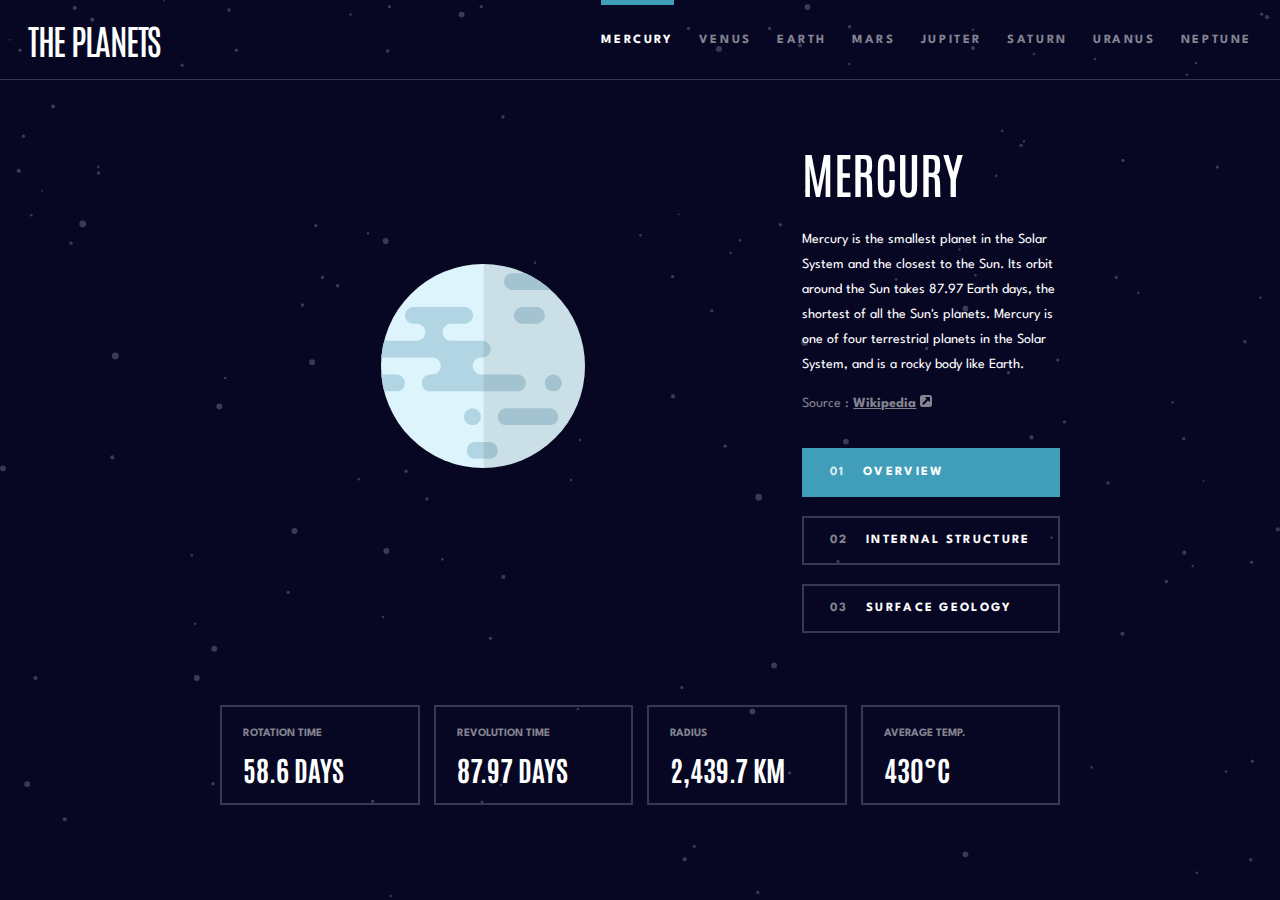
==== html/index.html @ d6e2750b "layout mainly done, JS started" ====
<!DOCTYPE html>
<html lang="en">

<head>
    <meta charset="UTF-8">
    <meta http-equiv="X-UA-Compatible" content="IE=edge">
    <meta name="viewport" content="width=device-width, initial-scale=1.0">
    <link rel="icon" type="image/png" sizes="32x32" href="../assets/favicon-32x32.png">
    <title>Frontend Mentor | Planet facts</title>
    <link rel="preconnect" href="https://fonts.googleapis.com">
    <link rel="preconnect" href="https://fonts.gstatic.com" crossorigin>
    <link
        href="https://fonts.googleapis.com/css2?family=Antonio:wght@300;400;500;700&family=Spartan:wght@300;400;700&display=swap"
        rel="stylesheet">
    <link rel="stylesheet" href="../css/style.css" />
</head>

<body>
    <header class="header">
        <div class="header__main">
            <h2 class="header__main__title">The planets</h2>
            <img class="header__main__burger" src="../assets/icon-hamburger.svg" alt="hamburger icon menu" height="17px"
                width="24px" />
            <div class="header__secondary--desktop">
                <h3 data-navdesktop="0"
                    class="header__secondary--desktop__title header__secondary--desktop__title--active">Mercury</h3>
                <h3 data-navdesktop="1" class="header__secondary--desktop__title">Venus</h3>
                <h3 data-navdesktop="2" class="header__secondary--desktop__title">Earth</h3>
                <h3 data-navdesktop="3" class="header__secondary--desktop__title">Mars</h3>
                <h3 data-navdesktop="4" class="header__secondary--desktop__title">Jupiter</h3>
                <h3 data-navdesktop="5" class="header__secondary--desktop__title">Saturn</h3>
                <h3 data-navdesktop="6" class="header__secondary--desktop__title">Uranus</h3>
                <h3 data-navdesktop="7" class="header__secondary--desktop__title">Neptune</h3>
            </div>
        </div>
        <div class="header__secondary">
            <h3 data-nav="1" class="header__secondary__title header__secondary__title--active">Overview</h3>
            <h3 data-nav="2" class="header__secondary__title">Structure</h3>
            <h3 data-nav="3" class="header__secondary__title">Surface</h3>
        </div>
        <div class="header__secondary--tablette">
            <h3 data-navtablette="0"
                class="header__secondary--tablette__title header__secondary--tablette__title--active">Mercury</h3>
            <h3 data-navtablette="1" class="header__secondary--tablette__title">Venus</h3>
            <h3 data-navtablette="2" class="header__secondary--tablette__title">Earth</h3>
            <h3 data-navtablette="3" class="header__secondary--tablette__title">Mars</h3>
            <h3 data-navtablette="4" class="header__secondary--tablette__title">Jupiter</h3>
            <h3 data-navtablette="5" class="header__secondary--tablette__title">Saturn</h3>
            <h3 data-navtablette="6" class="header__secondary--tablette__title">Uranus</h3>
            <h3 data-navtablette="7" class="header__secondary--tablette__title">Neptune</h3>
        </div>
        <div class="header__mobile header__mobile--hidden">
            <a data-navmobile="0" href="#" class="header__mobile__link">
                <span class="header__mobile__link__dot dot--mercury"></span>
                <h4 class="header__mobile__link__title">Mercury</h4>
                <img class="header__mobile__link__icon" src="../assets/icon-chevron.svg" alt="chevron icon" height="8px"
                    width="6px" />
            </a>
            <a data-navmobile="1" href="#" class="header__mobile__link">
                <span class="header__mobile__link__dot dot--venus"></span>
                <h4 class="header__mobile__link__title">venus</h4>
                <img class="header__mobile__link__icon" src="../assets/icon-chevron.svg" alt="chevron icon" height="8px"
                    width="6px" />
            </a>
            <a data-navmobile="2" href="#" class="header__mobile__link">
                <span class="header__mobile__link__dot dot--earth"></span>
                <h4 class="header__mobile__link__title">earth</h4>
                <img class="header__mobile__link__icon" src="../assets/icon-chevron.svg" alt="chevron icon" height="8px"
                    width="6px" />
            </a>
            <a data-navmobile="3" href="#" class="header__mobile__link">
                <span class="header__mobile__link__dot dot--mars"></span>
                <h4 class="header__mobile__link__title">mars</h4>
                <img class="header__mobile__link__icon" src="../assets/icon-chevron.svg" alt="chevron icon" height="8px"
                    width="6px" />
            </a>
            <a data-navmobile="4" href="#" class="header__mobile__link">
                <span class="header__mobile__link__dot dot--jupiter"></span>
                <h4 class="header__mobile__link__title">jupiter</h4>
                <img class="header__mobile__link__icon" src="../assets/icon-chevron.svg" alt="chevron icon" height="8px"
                    width="6px" />
            </a>
            <a data-navmobile="5" href="#" class="header__mobile__link">
                <span class="header__mobile__link__dot dot--saturn"></span>
                <h4 class="header__mobile__link__title">saturn</h4>
                <img class="header__mobile__link__icon" src="../assets/icon-chevron.svg" alt="chevron icon" height="8px"
                    width="6px" />
            </a>
            <a data-navmobile="6" href="#" class="header__mobile__link">
                <span class="header__mobile__link__dot dot--uranus"></span>
                <h4 class="header__mobile__link__title">uranus</h4>
                <img class="header__mobile__link__icon" src="../assets/icon-chevron.svg" alt="chevron icon" height="8px"
                    width="6px" />
            </a>
            <a data-navmobile="7" href="#" class="header__mobile__link">
                <span class="header__mobile__link__dot dot--neptune"></span>
                <h4 class="header__mobile__link__title">neptune</h4>
                <img class="header__mobile__link__icon" src="../assets/icon-chevron.svg" alt="chevron icon" height="8px"
                    width="6px" />
            </a>
        </div>
    </header>
    <main data-planet="mercury">
        <div class="main__planet">
            <img class="main__planet--img" src="../assets/planet-mercury.svg" alt="Mercury" width="111px" height="auto">
        </div>
        <div class="main__content">
            <div class="content">
                <h1 class="content__title">Mercury</h1>
                <div class="content__desc" data-id="1">
                    <p class="content__text">
                        Mercury is the smallest planet in the Solar System and the closest
                        to the Sun. Its orbit around the Sun takes 87.97 Earth days, the
                        shortest of all the Sun's planets. Mercury is one of four terrestrial
                        planets in the Solar System, and is a rocky body like Earth.
                    </p>
                    <p class="content__text--link">Source : <a
                            href="https://en.wikipedia.org/wiki/Mercury_(planet)">Wikipedia</a>
                        <img src="../assets/icon-source.svg" alt="source icon" width="12px" height="12px">
                    </p>
                </div>
                <div class="content__desc text--hiden" data-id="2">
                    <p class="content__text">
                        Mercury appears to have a solid silicate crust and mantle overlying a
                        solid, iron sulfide outer core layer, a deeper liquid core layer, and
                        a solid inner core. The planet's density is the second highest in the
                        Solar System at 5.427 g/cm3 , only slightly less than Earth's density.
                    </p>
                    <p class="content__text--link">Source : <a
                            href="https://en.wikipedia.org/wiki/Mercury_(planet)">Wikipedia</a>
                        <img src="../assets/icon-source.svg" alt="source icon" width="12px" height="12px">
                    </p>
                </div>
                <div class="content__desc text--hiden" data-id="3">
                    <p class="content__text">
                        urface Geology Content Start
                        Mercury's surface is similar in appearance to that of the Moon, showing
                        extensive mare-like plains and heavy cratering, indicating that it has
                        been geologically inactive for billions of years. It is more heterogeneous
                        than either Mars's or the Moon’s.
                    </p>
                    <p class="content__text--link">Source :
                        <a href="https://en.wikipedia.org/wiki/Mercury_(planet)#Surface_geology ">Wikipedia</a>
                        <img src="../assets/icon-source.svg" alt="source icon" width="12px" height="12px">
                    </p>
                </div>
            </div>
            <div class="main__nav">
                <div class="main__nav--div main__nav--active">
                    <p class="main__nav--p" data-navbtn="1">
                        <span class="main__nav--index">01</span> Overview
                    </p>
                </div>
                <div class="main__nav--div">
                    <p class="main__nav--p" data-navbtn="2">
                        <span class="main__nav--index">02</span> Internal Structure
                    </p>
                </div>
                <div class="main__nav--div">
                    <p class="main__nav--p" data-navbtn="3">
                        <span class="main__nav--index">03</span> Surface Geology
                    </p>
                </div>
            </div>
        </div>
        <div class="main__info">
            <div class="main__info__div main__info--rot">
                <p class="main__info__p">
                    Rotation Time
                </p>
                <span class="main__info--data">58.6 Days</span>

            </div>
            <div class="main__info__div main__info--rev">
                <p class="main__info__p">
                    Revolution Time
                </p>
                <span class="main__info--data">87.97 Days</span>

            </div>
            <div class="main__info__div main__info--rad">
                <p class="main__info__p">
                    Radius
                </p>
                <span class="main__info--data">2,439.7 KM</span>
            </div>
            <div class="main__info__div main__info--tem">
                <p class="main__info__p">
                    Average Temp.
                </p>
                <span class="main__info--data">430°c</span>
            </div>
        </div>
    </main>
    <footer>
        <script src="../js/mainNav.js"></script>
        <script src="../js/responsiveMenu.js"></script>
        <script src="../js/planetNav.js"></script>
        <script src="../js/app.js"></script>
    </footer>
</body>

</html>
---- css/style.css ----
@keyframes fadeInOpacity {
    0% {
        opacity: 0;
    }

    100% {
        opacity: 1;
    }
}

:root {
    --0: #419EBB;
    --1: #EDA249;
    --2: #6F2ED6;
    --3: #D14C32;
    --4: #D83A34;
    --5: #CD5120;
    --6: #1EC2A4;
    --7: #2D68F0;
    --white: hsl(0, 0%, 100%);
    --main-bg: #070724;
    --dark-grey: #38384F;
    --grey: #838390;
    --active-color: var(--0);
}

* {
    margin: 0;
    padding: 0;
    box-sizing: border-box;
    border: none;
}

li {
    list-style: none;
}

a {
    text-decoration: none;
    color: var(--white);
}

body {
    background-color: var(--main-bg);
    font-family: 'Spartan', sans-serif;
    font-size: 14px;
    font-weight: 400;
    line-height: 25px;
    color: white;
    background-image: url(../assets/background-stars.svg);
    background-size: cover;
}

h2 {
    font-family: 'Antonio', sans-serif;
    font-size: 2.5em;
    font-weight: 500;
    text-transform: uppercase;
    line-height: 1em;
    letter-spacing: -1.5px;
}

h3 {
    text-transform: uppercase;
    font-size: 0.9em;
    font-weight: 700;
    line-height: 5;
    letter-spacing: 2.6px;
}

h4 {
    text-transform: uppercase;
    font-size: 1.2em;
    font-weight: 700;
    line-height: 2;
    letter-spacing: 1px;
}

.header__main {
    display: flex;
    align-items: center;
    justify-content: space-between;
    padding: 0 2em;
    border-bottom: 0.2em solid var(--dark-grey);
    height: 5rem;
}

.header__secondary {
    display: flex;
    justify-content: space-between;
    padding: 0 2em;
    border-bottom: 1px solid var(--dark-grey);
    height: 4rem;
    align-items: stretch;
}

.header__secondary__title {
    color: var(--grey);
}

.header__secondary__title--active {
    color: var(--white);
    border-bottom: 5px solid var(--active-color);
}

.header__secondary--tablette {
    display: none;
}

.header__mobile {
    position: fixed;
    top: 6em;
    width: 100%;
    height: 100vh;
    background-color: var(--main-bg);
    padding: 2em;
    transform: translateX(0);
    transition: transform 0.2s ease-in-out;
}

.header__mobile--hidden {
    transform: translateX(100%);

}

.header__main__burger--active {
    opacity: 0.5;
}

.header__mobile__link {
    display: flex;
    align-items: center;
    justify-content: flex-start;
    padding: 1em 0;
    border-bottom: 0.2em solid var(--dark-grey);
}

.header__mobile__link__dot {

    height: 1.5em;
    width: 1.5em;
    border-radius: 0.75em;
}

.header__mobile__link__title {
    margin-left: 2em;
    padding-top: 3px;

}

.header__mobile__link__icon {
    margin-left: auto;
}

.dot--mercury {
    background-color: #DFF4FC;
}

.dot--venus {
    background-color: #F5CC85;
}

.dot--earth {
    background-color: #5760F9;
}

.dot--mars {
    background-color: #FB6B49;
}

.dot--jupiter {
    background-color: #EAAD7E;
}

.dot--saturn {
    background-color: #FACA73;
}

.dot--uranus {
    background-color: #6EEFD6;
}

.dot--neptune {
    background-color: #4E80F6;
}

main {
    width: 100%;
    display: flex;
    flex-direction: column;
    align-items: center;
}

.main__planet {
    width: 100%;
    height: 40vh;
    display: flex;
}

.main__planet--img {
    margin: auto;
}

.main__content {
    text-align: center;
}

.content__title {
    font-family: 'Antonio', sans-serif;
    font-size: 3.5em;
    font-weight: 500;
    text-transform: uppercase;
}

.content__desc {
    margin-top: 3em;
    padding: 0 1.5em;
}

.text--hiden {
    display: none;
}

.content__text--link {
    margin-top: 2.5em;
    color: var(--grey);
}

.content__text--link>a {
    color: var(--grey);
    font-weight: 700;
    text-decoration: underline;
}

.main__info {
    padding: 1em;
    width: 100%;
}

.main__info__div {
    display: flex;
    align-items: center;
    padding: 0.8em 2em;
    margin: 0.8em;
    border: 0.2em solid var(--dark-grey);
    text-transform: uppercase;
    font-weight: 700;
    color: var(--grey);
}

.main__info__p {
    padding-top: 5px;
    font-size: 0.9em;
}

.main__info--data {
    margin-left: auto;
    color: var(--white);
    font-family: 'Antonio', sans-serif;
    font-size: 2em;
}

.main__nav {
    display: none;
}

.header__secondary--desktop {
    display: none;
}


@media screen and (min-width: 768px) {

    .header__main {
        justify-content: center;
        border: none;
    }

    .header__main__burger {
        display: none;
    }

    .header__secondary {
        display: none;
    }

    .header__secondary--tablette {
        display: flex;
        justify-content: space-between;
        padding: 0 2em;
        border-bottom: 1px solid var(--dark-grey);
        height: 4rem;
        align-items: stretch;
    }

    .header__secondary--tablette__title {
        color: var(--grey);
    }

    .header__secondary--tablette__title--active {
        color: var(--white);
        border-bottom: 5px solid var(--active-color);
    }

    .main__content {
        text-align: left;
        display: flex;
        align-items: center;
        padding: 0 2em;
    }

    .content {
        width: 50%;
    }

    .content__desc {
        padding: 0;
    }

    .main__nav {
        display: block;
        width: 50%;
        padding-left: 4em;
    }

    .main__nav--div {
        padding: 0.8em 2em;
        border: 0.2em solid var(--dark-grey);
        font-weight: 700;
        margin-bottom: 1.5em;
        text-transform: uppercase;
        letter-spacing: 2.3px;
        font-size: 0.9em;
    }
    .main__nav--div:hover {
        background-color: var(--dark-grey);
    }

    .main__nav--index {
        color: var(--grey);
        padding-right: 1em;
    }

    .main__nav--active {
        background-color: var(--active-color);
        border: 0.2em solid var(--active-color);
    }

    .main__nav--active .main__nav--index {
        color: var(--white);
        opacity: 0.8;
    }

    .main__info {
        display: flex;
        padding: 1em 1.5em;
    }

    .main__info__div {
        display: flex;
        flex-direction: column;
        align-items: flex-start;
        width: 25%;
        padding: 1.5em;
        padding-top: 1em;
        margin: 0.5em;
    }

    .main__info__p {
        padding-top: 0;
        font-size: 0.8em;
        padding-bottom: 1em;
    }

    .main__info--data {
        margin-left: 0;
    }

}

@media screen and (min-width: 1024px) {
    main {
        width: 70%;
        margin: auto;
        display: flex;
        flex-direction: row;
        flex-wrap: wrap;
    }

    .header__main {
        justify-content: space-between;
        border-bottom: 1px solid var(--dark-grey);
    }

    .header__secondary--tablette {
        display: none;
    }

    .header__secondary--desktop {
        margin-left: auto;
        display: flex;
        justify-content: space-around;
        line-height: 5rem;
    }

    .header__secondary--desktop__title {
        color: var(--grey);
        margin-left: 2em;
        height: 5rem;
        line-height: 5rem;
    }

    .header__secondary--desktop__title--active {
        color: var(--white);
        border-top: 5px solid var(--active-color);
        line-height: 4.4rem;
    }

    .main__planet{
        width: 65%;
    }
    .main__planet--img{
        width: 35%;
    }
    .main__content{
        width: 35%;
        flex-direction: column;
    }
    .content{
        width: 100%;
        margin-top: 5rem;
    }
    .content__text--link{
        margin-top: 1em;
    }

    .main__nav{
        width: 100%;
        padding-left: 0;
        margin-top: 2rem;
    }

    .main__info{
        margin-top: 2rem;
    }

}
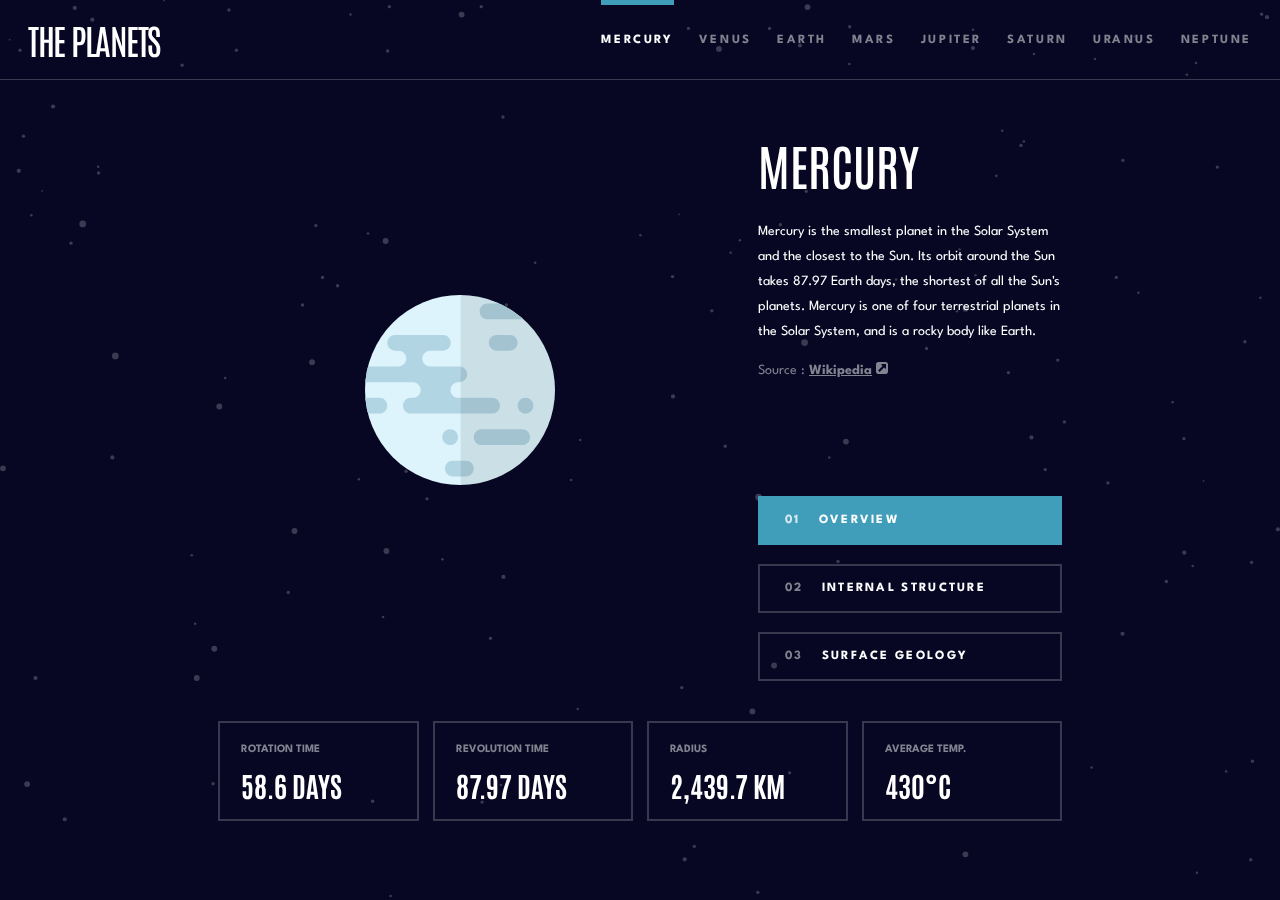
==== commit 7ae92e4a: "all done" ====
--- a/html/index.html
+++ b/html/index.html
@@ -34,9 +34,9 @@
             </div>
         </div>
         <div class="header__secondary">
-            <h3 data-nav="1" class="header__secondary__title header__secondary__title--active">Overview</h3>
-            <h3 data-nav="2" class="header__secondary__title">Structure</h3>
-            <h3 data-nav="3" class="header__secondary__title">Surface</h3>
+            <h3 data-navheader="1" class="header__secondary__title header__secondary__title--active">Overview</h3>
+            <h3 data-navheader="2" class="header__secondary__title">Structure</h3>
+            <h3 data-navheader="3" class="header__secondary__title">Surface</h3>
         </div>
         <div class="header__secondary--tablette">
             <h3 data-navtablette="0"
@@ -100,64 +100,67 @@
             </a>
         </div>
     </header>
-    <main data-planet="mercury">
-        <div class="main__planet">
-            <img class="main__planet--img" src="../assets/planet-mercury.svg" alt="Mercury" width="111px" height="auto">
+    <main id="mercury">
+        <div class="main__planet main__planet--active" id="main__planet--1">
+            <img class="main__planet--img" src="../assets/planet-mercury.svg" data-content="imgOverview"  alt="" height="auto">
+            <img class="main__planet--overlay overlayhidden planet-mercury--overlay" src="../assets/geology-mercury.png" data-content="imgOverlay" alt="">
+        </div>
+        <div class="main__planet" id="main__planet--2">
+            <img class="main__planet--img" src="../assets/planet-mercury-internal.svg" data-content="imgInternal" id="" alt="" height="auto">
         </div>
         <div class="main__content">
             <div class="content">
-                <h1 class="content__title">Mercury</h1>
-                <div class="content__desc" data-id="1">
-                    <p class="content__text">
+                <h1 class="content__title" data-content="planetTitle">Mercury</h1>
+                <div class="content__desc content__desc--active" id="content__desc--1" data-id="1">
+                    <p class="content__text" data-content="overviewDesc">
                         Mercury is the smallest planet in the Solar System and the closest
                         to the Sun. Its orbit around the Sun takes 87.97 Earth days, the
                         shortest of all the Sun's planets. Mercury is one of four terrestrial
                         planets in the Solar System, and is a rocky body like Earth.
                     </p>
                     <p class="content__text--link">Source : <a
-                            href="https://en.wikipedia.org/wiki/Mercury_(planet)">Wikipedia</a>
+                            href="https://en.wikipedia.org/wiki/Mercury_(planet)" data-content="overviewLink">Wikipedia</a>
                         <img src="../assets/icon-source.svg" alt="source icon" width="12px" height="12px">
                     </p>
                 </div>
-                <div class="content__desc text--hiden" data-id="2">
-                    <p class="content__text">
+                <div class="content__desc" id="content__desc--2" data-id="2">
+                    <p class="content__text" data-content="internalDesc">
                         Mercury appears to have a solid silicate crust and mantle overlying a
                         solid, iron sulfide outer core layer, a deeper liquid core layer, and
                         a solid inner core. The planet's density is the second highest in the
                         Solar System at 5.427 g/cm3 , only slightly less than Earth's density.
                     </p>
                     <p class="content__text--link">Source : <a
-                            href="https://en.wikipedia.org/wiki/Mercury_(planet)">Wikipedia</a>
+                            href="https://en.wikipedia.org/wiki/Mercury_(planet)" data-content="internalLink">Wikipedia</a>
                         <img src="../assets/icon-source.svg" alt="source icon" width="12px" height="12px">
                     </p>
                 </div>
-                <div class="content__desc text--hiden" data-id="3">
-                    <p class="content__text">
-                        urface Geology Content Start
+                <div class="content__desc" id="content__desc--3" data-id="3">
+                    <p class="content__text" data-content="surfaceDesc">
                         Mercury's surface is similar in appearance to that of the Moon, showing
                         extensive mare-like plains and heavy cratering, indicating that it has
                         been geologically inactive for billions of years. It is more heterogeneous
                         than either Mars's or the Moon’s.
                     </p>
                     <p class="content__text--link">Source :
-                        <a href="https://en.wikipedia.org/wiki/Mercury_(planet)#Surface_geology ">Wikipedia</a>
+                        <a href="https://en.wikipedia.org/wiki/Mercury_(planet)#Surface_geology " data-content="surfaceLink">Wikipedia</a>
                         <img src="../assets/icon-source.svg" alt="source icon" width="12px" height="12px">
                     </p>
                 </div>
             </div>
             <div class="main__nav">
-                <div class="main__nav--div main__nav--active">
-                    <p class="main__nav--p" data-navbtn="1">
+                <div class="main__nav--div main__nav--active" data-navbtn="1">
+                    <p class="main__nav--p">
                         <span class="main__nav--index">01</span> Overview
                     </p>
                 </div>
-                <div class="main__nav--div">
-                    <p class="main__nav--p" data-navbtn="2">
+                <div class="main__nav--div" data-navbtn="2">
+                    <p class="main__nav--p">
                         <span class="main__nav--index">02</span> Internal Structure
                     </p>
                 </div>
-                <div class="main__nav--div">
-                    <p class="main__nav--p" data-navbtn="3">
+                <div class="main__nav--div" data-navbtn="3">
+                    <p class="main__nav--p">
                         <span class="main__nav--index">03</span> Surface Geology
                     </p>
                 </div>
@@ -168,31 +171,33 @@
                 <p class="main__info__p">
                     Rotation Time
                 </p>
-                <span class="main__info--data">58.6 Days</span>
+                <span class="main__info--data" data-content="rotation">58.6 Days</span>
 
             </div>
             <div class="main__info__div main__info--rev">
                 <p class="main__info__p">
                     Revolution Time
                 </p>
-                <span class="main__info--data">87.97 Days</span>
+                <span class="main__info--data" data-content="revolution">87.97 Days</span>
 
             </div>
             <div class="main__info__div main__info--rad">
                 <p class="main__info__p">
                     Radius
                 </p>
-                <span class="main__info--data">2,439.7 KM</span>
+                <span class="main__info--data" data-content="radius">2,439.7 KM</span>
             </div>
             <div class="main__info__div main__info--tem">
                 <p class="main__info__p">
                     Average Temp.
                 </p>
-                <span class="main__info--data">430°c</span>
+                <span class="main__info--data" data-content="temperature">430°c</span>
             </div>
         </div>
     </main>
     <footer>
+        <script src="../js/data.js"></script>
+        <script src="../js/pageContent.js"></script>
         <script src="../js/mainNav.js"></script>
         <script src="../js/responsiveMenu.js"></script>
         <script src="../js/planetNav.js"></script>
--- a/css/style.css
+++ b/css/style.css
@@ -1,14 +1,14 @@
 @keyframes fadeInOpacity {
     0% {
-        opacity: 0;
-    }
-
+      opacity: 0
+    }
+  
     100% {
-        opacity: 1;
-    }
-}
-
-:root {
+      opacity: 1
+    }
+  }
+  
+  :root {
     --0: #419EBB;
     --1: #EDA249;
     --2: #6F2ED6;
@@ -21,93 +21,91 @@
     --main-bg: #070724;
     --dark-grey: #38384F;
     --grey: #838390;
-    --active-color: var(--0);
-}
-
-* {
+    --active-color: var(--0)
+  }
+  
+  * {
     margin: 0;
     padding: 0;
     box-sizing: border-box;
-    border: none;
-}
-
-li {
-    list-style: none;
-}
-
-a {
+    border: none
+  }
+  
+  a {
     text-decoration: none;
-    color: var(--white);
-}
-
-body {
+    color: var(--white)
+  }
+  
+  body {
     background-color: var(--main-bg);
-    font-family: 'Spartan', sans-serif;
+    font-family: Spartan, sans-serif;
     font-size: 14px;
     font-weight: 400;
     line-height: 25px;
-    color: white;
+    color: #fff;
     background-image: url(../assets/background-stars.svg);
-    background-size: cover;
-}
-
-h2 {
-    font-family: 'Antonio', sans-serif;
+    background-size: cover
+  }
+  
+  h2 {
+    font-family: Antonio, sans-serif;
     font-size: 2.5em;
     font-weight: 500;
     text-transform: uppercase;
     line-height: 1em;
-    letter-spacing: -1.5px;
-}
-
-h3 {
+    letter-spacing: -1.5px
+  }
+  
+  h3 {
     text-transform: uppercase;
-    font-size: 0.9em;
+    font-size: .9em;
     font-weight: 700;
     line-height: 5;
-    letter-spacing: 2.6px;
-}
-
-h4 {
+    letter-spacing: 2.6px
+  }
+  
+  h4 {
     text-transform: uppercase;
     font-size: 1.2em;
     font-weight: 700;
     line-height: 2;
-    letter-spacing: 1px;
-}
-
-.header__main {
+    letter-spacing: 1px
+  }
+  
+  .header__main {
     display: flex;
     align-items: center;
     justify-content: space-between;
     padding: 0 2em;
-    border-bottom: 0.2em solid var(--dark-grey);
-    height: 5rem;
-}
-
-.header__secondary {
+    border-bottom: .2em solid var(--dark-grey);
+    height: 5rem
+  }
+  
+  .header__secondary {
     display: flex;
     justify-content: space-between;
     padding: 0 2em;
     border-bottom: 1px solid var(--dark-grey);
     height: 4rem;
-    align-items: stretch;
-}
-
-.header__secondary__title {
+    align-items: stretch
+  }
+  
+  .header__secondary__title {
     color: var(--grey);
-}
-
-.header__secondary__title--active {
+    cursor: pointer
+  }
+  
+  .header__secondary__title--active {
     color: var(--white);
-    border-bottom: 5px solid var(--active-color);
-}
-
-.header__secondary--tablette {
+    border-bottom: 5px solid var(--active-color)
+  }
+  
+  .header__secondary--tablette {
     display: none;
-}
-
-.header__mobile {
+    cursor: pointer
+  }
+  
+  .header__mobile {
     position: fixed;
     top: 6em;
     width: 100%;
@@ -115,333 +113,434 @@
     background-color: var(--main-bg);
     padding: 2em;
     transform: translateX(0);
-    transition: transform 0.2s ease-in-out;
-}
-
-.header__mobile--hidden {
-    transform: translateX(100%);
-
-}
-
-.header__main__burger--active {
-    opacity: 0.5;
-}
-
-.header__mobile__link {
+    transition: transform .2s ease-in-out;
+    z-index: 999
+  }
+  
+  .header__mobile--hidden {
+    transform: translateX(100%)
+  }
+  
+  .header__main__burger--active {
+    opacity: .5
+  }
+  
+  .header__mobile__link {
     display: flex;
     align-items: center;
     justify-content: flex-start;
     padding: 1em 0;
-    border-bottom: 0.2em solid var(--dark-grey);
-}
-
-.header__mobile__link__dot {
-
+    border-bottom: .2em solid var(--dark-grey);
+    cursor: pointer
+  }
+  
+  .header__mobile__link__dot {
     height: 1.5em;
     width: 1.5em;
-    border-radius: 0.75em;
-}
-
-.header__mobile__link__title {
+    border-radius: .75em
+  }
+  
+  .header__mobile__link__title {
     margin-left: 2em;
-    padding-top: 3px;
-
-}
-
-.header__mobile__link__icon {
-    margin-left: auto;
-}
-
-.dot--mercury {
-    background-color: #DFF4FC;
-}
-
-.dot--venus {
-    background-color: #F5CC85;
-}
-
-.dot--earth {
-    background-color: #5760F9;
-}
-
-.dot--mars {
-    background-color: #FB6B49;
-}
-
-.dot--jupiter {
-    background-color: #EAAD7E;
-}
-
-.dot--saturn {
-    background-color: #FACA73;
-}
-
-.dot--uranus {
-    background-color: #6EEFD6;
-}
-
-.dot--neptune {
-    background-color: #4E80F6;
-}
-
-main {
+    padding-top: 3px
+  }
+  
+  .header__mobile__link__icon {
+    margin-left: auto
+  }
+  
+  .dot--mercury {
+    background-color: #dff4fc
+  }
+  
+  .dot--venus {
+    background-color: #f5cc85
+  }
+  
+  .dot--earth {
+    background-color: #5760f9
+  }
+  
+  .dot--mars {
+    background-color: #fb6b49
+  }
+  
+  .dot--jupiter {
+    background-color: #eaad7e
+  }
+  
+  .dot--saturn {
+    background-color: #faca73
+  }
+  
+  .dot--uranus {
+    background-color: #6eefd6
+  }
+  
+  .dot--neptune {
+    background-color: #4e80f6
+  }
+  
+  main {
     width: 100%;
     display: flex;
     flex-direction: column;
-    align-items: center;
-}
-
-.main__planet {
+    align-items: center
+  }
+  
+  .main__planet {
+    display: none;
+    position: relative
+  }
+  
+  .main__planet--active {
     width: 100%;
     height: 40vh;
-    display: flex;
-}
-
-.main__planet--img {
-    margin: auto;
-}
-
-.main__content {
+    display: flex
+  }
+  
+  .main__planet--img {
+    margin: auto
+  }
+  
+  .main__planet--overlay {
+    position: absolute;
+    top: 62%;
+    margin-left: auto;
+    margin-right: auto;
+    left: 0;
+    right: 0;
     text-align: center;
-}
-
-.content__title {
-    font-family: 'Antonio', sans-serif;
+    width: 5em;
+    height: 6em
+  }
+  
+  .overlayhidden {
+    display: none
+  }
+  
+  .main__content {
+    text-align: center
+  }
+  
+  .content__title {
+    font-family: Antonio, sans-serif;
     font-size: 3.5em;
     font-weight: 500;
-    text-transform: uppercase;
-}
-
-.content__desc {
+    text-transform: uppercase
+  }
+  
+  .content__desc {
+    display: none
+  }
+  
+  .content__desc--active {
     margin-top: 3em;
     padding: 0 1.5em;
-}
-
-.text--hiden {
-    display: none;
-}
-
-.content__text--link {
+    display: block
+  }
+  
+  .content__text--link {
     margin-top: 2.5em;
-    color: var(--grey);
-}
-
-.content__text--link>a {
+    color: var(--grey)
+  }
+  
+  .content__text--link>a {
     color: var(--grey);
     font-weight: 700;
-    text-decoration: underline;
-}
-
-.main__info {
+    text-decoration: underline
+  }
+  
+  .main__info {
     padding: 1em;
-    width: 100%;
-}
-
-.main__info__div {
+    width: 100%
+  }
+  
+  .main__info__div {
     display: flex;
     align-items: center;
-    padding: 0.8em 2em;
-    margin: 0.8em;
-    border: 0.2em solid var(--dark-grey);
+    padding: .8em 2em;
+    margin: .8em;
+    border: .2em solid var(--dark-grey);
     text-transform: uppercase;
     font-weight: 700;
-    color: var(--grey);
-}
-
-.main__info__p {
+    color: var(--grey)
+  }
+  
+  .main__info__p {
     padding-top: 5px;
-    font-size: 0.9em;
-}
-
-.main__info--data {
+    font-size: .9em
+  }
+  
+  .main__info--data {
     margin-left: auto;
     color: var(--white);
-    font-family: 'Antonio', sans-serif;
-    font-size: 2em;
-}
-
-.main__nav {
+    font-family: Antonio, sans-serif;
+    font-size: 2em
+  }
+  
+  .main__nav {
+    display: none
+  }
+  
+  .header__secondary--desktop {
     display: none;
-}
-
-.header__secondary--desktop {
-    display: none;
-}
-
-
-@media screen and (min-width: 768px) {
-
+    cursor: pointer
+  }
+  
+  .planet-mercury {
+    width: 111px
+  }
+  
+  .planet-venus {
+    width: 154px
+  }
+  
+  .planet-earth {
+    width: 173px
+  }
+  
+  .planet-mars {
+    width: 129px
+  }
+  
+  .planet-jupiter {
+    width: 224px
+  }
+  
+  .planet-saturn {
+    width: 250px
+  }
+  
+  .planet-uranus {
+    width: 176px
+  }
+  
+  .planet-neptune {
+    width: 173px
+  }
+  
+  @media screen and (min-width:768px) {
     .header__main {
-        justify-content: center;
-        border: none;
-    }
-
+      justify-content: center;
+      border: none
+    }
+  
     .header__main__burger {
-        display: none;
-    }
-
+      display: none
+    }
+  
     .header__secondary {
-        display: none;
-    }
-
+      display: none
+    }
+  
     .header__secondary--tablette {
-        display: flex;
-        justify-content: space-between;
-        padding: 0 2em;
-        border-bottom: 1px solid var(--dark-grey);
-        height: 4rem;
-        align-items: stretch;
-    }
-
+      display: flex;
+      justify-content: space-between;
+      padding: 0 2em;
+      border-bottom: 1px solid var(--dark-grey);
+      height: 4rem;
+      align-items: stretch
+    }
+  
     .header__secondary--tablette__title {
-        color: var(--grey);
-    }
-
+      color: var(--grey)
+    }
+  
     .header__secondary--tablette__title--active {
-        color: var(--white);
-        border-bottom: 5px solid var(--active-color);
-    }
-
+      color: var(--white);
+      border-bottom: 5px solid var(--active-color)
+    }
+  
     .main__content {
-        text-align: left;
-        display: flex;
-        align-items: center;
-        padding: 0 2em;
-    }
-
+      text-align: left;
+      display: flex;
+      align-items: center;
+      padding: 0 2em
+    }
+  
     .content {
-        width: 50%;
-    }
-
-    .content__desc {
-        padding: 0;
-    }
-
+      width: 50%
+    }
+  
+    .content__desc--active {
+      padding: 0
+    }
+  
     .main__nav {
-        display: block;
-        width: 50%;
-        padding-left: 4em;
-    }
-
+      display: block;
+      width: 50%;
+      padding-left: 4em
+    }
+  
     .main__nav--div {
-        padding: 0.8em 2em;
-        border: 0.2em solid var(--dark-grey);
-        font-weight: 700;
-        margin-bottom: 1.5em;
-        text-transform: uppercase;
-        letter-spacing: 2.3px;
-        font-size: 0.9em;
-    }
+      padding: .8em 2em;
+      border: .2em solid var(--dark-grey);
+      font-weight: 700;
+      margin-bottom: 1.5em;
+      text-transform: uppercase;
+      letter-spacing: 2.3px;
+      font-size: .9em
+    }
+  
     .main__nav--div:hover {
-        background-color: var(--dark-grey);
-    }
-
+      background-color: var(--dark-grey)
+    }
+  
     .main__nav--index {
-        color: var(--grey);
-        padding-right: 1em;
-    }
-
+      color: var(--grey);
+      padding-right: 1em
+    }
+  
     .main__nav--active {
-        background-color: var(--active-color);
-        border: 0.2em solid var(--active-color);
-    }
-
+      background-color: var(--active-color);
+      border: .2em solid var(--active-color)
+    }
+  
     .main__nav--active .main__nav--index {
-        color: var(--white);
-        opacity: 0.8;
-    }
-
+      color: var(--white);
+      opacity: .8
+    }
+  
     .main__info {
-        display: flex;
-        padding: 1em 1.5em;
-    }
-
+      display: flex;
+      padding: 1em 1.5em
+    }
+  
     .main__info__div {
-        display: flex;
-        flex-direction: column;
-        align-items: flex-start;
-        width: 25%;
-        padding: 1.5em;
-        padding-top: 1em;
-        margin: 0.5em;
-    }
-
+      display: flex;
+      flex-direction: column;
+      align-items: flex-start;
+      width: 25%;
+      padding: 1.5em;
+      padding-top: 1em;
+      margin: .5em
+    }
+  
     .main__info__p {
-        padding-top: 0;
-        font-size: 0.8em;
-        padding-bottom: 1em;
-    }
-
+      padding-top: 0;
+      font-size: .8em;
+      padding-bottom: 1em
+    }
+  
     .main__info--data {
-        margin-left: 0;
-    }
-
-}
-
-@media screen and (min-width: 1024px) {
+      margin-left: 0
+    }
+  }
+  
+  @media screen and (min-width:1024px) {
+    html {
+      height: 100vh
+    }
+  
+    body {
+      width: 100%;
+      height: 100vh;
+      position: fixed;
+      top: 0;
+      bottom: 0
+    }
+  
     main {
-        width: 70%;
-        margin: auto;
-        display: flex;
-        flex-direction: row;
-        flex-wrap: wrap;
-    }
-
+      width: 900px;
+      margin: auto;
+      display: flex;
+      flex-direction: row;
+      flex-wrap: wrap
+    }
+  
     .header__main {
-        justify-content: space-between;
-        border-bottom: 1px solid var(--dark-grey);
-    }
-
+      justify-content: space-between;
+      border-bottom: 1px solid var(--dark-grey)
+    }
+  
     .header__secondary--tablette {
-        display: none;
-    }
-
+      display: none
+    }
+  
     .header__secondary--desktop {
-        margin-left: auto;
-        display: flex;
-        justify-content: space-around;
-        line-height: 5rem;
-    }
-
+      margin-left: auto;
+      display: flex;
+      justify-content: space-around;
+      line-height: 5rem
+    }
+  
     .header__secondary--desktop__title {
-        color: var(--grey);
-        margin-left: 2em;
-        height: 5rem;
-        line-height: 5rem;
-    }
-
+      color: var(--grey);
+      margin-left: 2em;
+      height: 5rem;
+      line-height: 5rem
+    }
+  
     .header__secondary--desktop__title--active {
-        color: var(--white);
-        border-top: 5px solid var(--active-color);
-        line-height: 4.4rem;
-    }
-
-    .main__planet{
-        width: 65%;
-    }
-    .main__planet--img{
-        width: 35%;
-    }
-    .main__content{
-        width: 35%;
-        flex-direction: column;
-    }
-    .content{
-        width: 100%;
-        margin-top: 5rem;
-    }
-    .content__text--link{
-        margin-top: 1em;
-    }
-
-    .main__nav{
-        width: 100%;
-        padding-left: 0;
-        margin-top: 2rem;
-    }
-
-    .main__info{
-        margin-top: 2rem;
-    }
-
-}+      color: var(--white);
+      border-top: 5px solid var(--active-color);
+      line-height: 4.4rem
+    }
+  
+    .main__planet--active {
+      width: 60%;
+      height: 55vh
+    }
+  
+    .main__planet--overlay {
+      top: 65%;
+      width: 9em;
+      height: 11.5em
+    }
+  
+    .main__content {
+      width: 40%;
+      flex-direction: column;
+      height: 620px
+    }
+  
+    .content {
+      width: 100%;
+      margin-top: 4.5rem;
+      height: 350px
+    }
+  
+    .content__text--link {
+      margin-top: 1em
+    }
+  
+    .main__nav {
+      width: 100%;
+      padding-left: 0;
+      margin-top: 2rem
+    }
+  
+    .planet-mercury {
+      width: 190px
+    }
+  
+    .planet-venus {
+      width: 300px
+    }
+  
+    .planet-earth {
+      width: 350px
+    }
+  
+    .planet-mars {
+      width: 236px
+    }
+  
+    .planet-jupiter {
+      width: 482px
+    }
+  
+    .planet-saturn {
+      width: 560px
+    }
+  
+    .planet-uranus {
+      width: 358px
+    }
+  
+    .planet-neptune {
+      width: 350px
+    }
+  }
+  